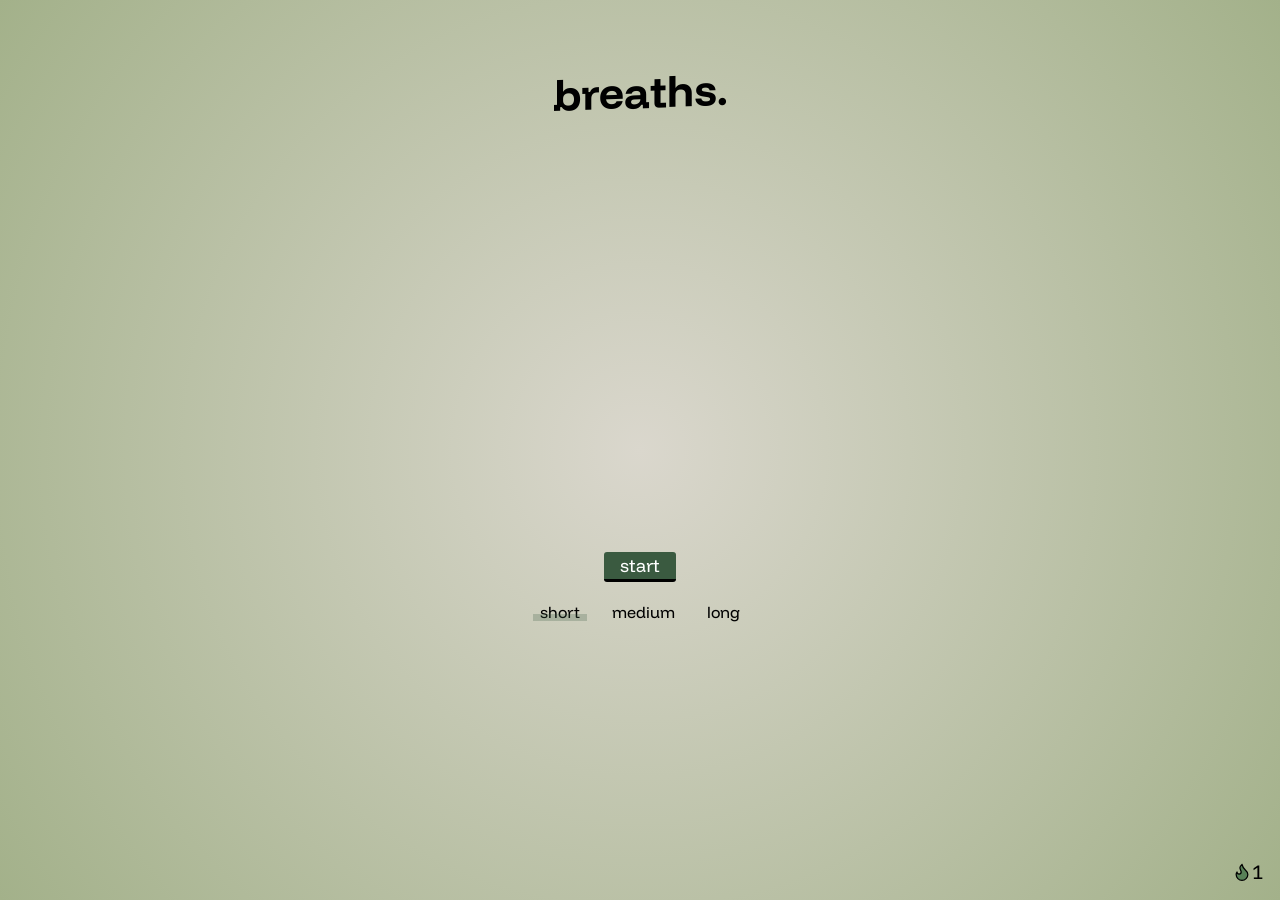
==== demos/breaths/index.html @ 61ebfaf5 "feat: add breaths demo" ====
<!doctype html>
<html lang="en">
  <head>
    <meta charset="UTF-8" />
    <meta name="viewport" content="width=device-width, initial-scale=1.0" />
    <link rel="icon" href="./favicon.ico" type="image/x-icon" />
    <link rel="apple-touch-icon" sizes="180x180" href="./apple-touch-icon.png" />
    <title>breaths</title>
    <script type="module" crossorigin src="./assets/index-Cx5zFy-l.js"></script>
    <link rel="stylesheet" crossorigin href="./assets/index-CSsl0BjP.css">
  </head>
  <body>
    <div id="root"></div>
  </body>
</html>
---- demos/breaths/assets/index-CSsl0BjP.css ----
.button{background:var(--color-hunter-green);color:var(--secondary-text-color);cursor:pointer;border:none;border-radius:3px;padding:.125rem 1rem;font-family:inherit}.icon-button{color:var(--primary-text-color)}.visibility-hidden{visibility:hidden}.display-none{display:none}@font-face{font-family:Funnel Display;src:url(./FunnelDisplay-VariableFont_wght-CYddJW1B.ttf)format("truetype");font-weight:100 900;font-style:normal;font-display:swap}:root{--fade-in--animation-duration:2s}.fade-in{animation:fade-in var(--fade-in--animation-duration) ease-out forwards}.fade-out{animation:fade-out var(--fade-in--animation-duration) ease-out forwards}.animation-duration-short{animation-duration:.25s}@keyframes fade-in{0%{opacity:0}to{opacity:1}}@keyframes fade-out{0%{opacity:1}to{opacity:0}}:root{--color-dust-grey:#dad7cd;--color-dry-sage:#a3b18a;--color-fern:#588157;--color-hunter-green:#3a5a40;--color-pine-teal:#344e41;--color-white:#fff;--color-black:#0000000;--primary-text-color:var(--color-black);--secondary-text-color:var(--color-white);--background-color:var(--color-dust-grey)}body{background:radial-gradient(circle, var(--color-dust-grey), var(--color-dry-sage));height:100dvh;margin:0;font-family:Funnel Display,sans-serif}main{flex-direction:column;justify-content:center;align-items:center;display:flex;position:absolute;top:50%;left:50%;transform:translate(-50%,-50%)}#breathing-duration-selector__wrapper{margin-top:20px}#breathing-box__wrapper{margin-bottom:1.5rem}:root{--minimum-size:175px;--maximum-size:250px}#breathing-box__wrapper{height:var(--maximum-size);width:var(--maximum-size);justify-content:center;align-items:center;display:flex}#breathing-box{animation-composition:add;background:radial-gradient(circle, var(--color-dust-grey), var(--color-fern));border-radius:50%;animation-name:breathing;animation-timing-function:ease-in-out;animation-direction:normal;animation-delay:0s;animation-fill-mode:forwards}@keyframes breathing{0%{height:var(--minimum-size);width:var(--minimum-size)}25%{height:var(--maximum-size);width:var(--maximum-size)}50%{height:var(--maximum-size);width:var(--maximum-size)}75%{height:var(--minimum-size);width:var(--minimum-size)}to{height:var(--minimum-size);width:var(--minimum-size)}}#breathing-instructions{text-align:center}.repeat-button__wrapper{margin-top:1rem}.repeat-button__wrapper button{cursor:pointer;background:0 0;border:none}#start-breathing-button{border-bottom:3px solid #000;font-size:1.125rem}#start-breathing-button:active{border-bottom:2px solid #000}#breathing-duration-selector__wrapper input{width:0;position:absolute}#breathing-duration-selector__wrapper input:focus{outline:none}#breathing-duration-selector__wrapper:has(input:focus-visible){outline:2px solid highlight}#breathing-duration-selector__wrapper label{cursor:pointer;padding:.125rem 1rem}#breathing-duration-selector__wrapper label.checked{position:relative}#breathing-duration-selector__wrapper label.checked:after{content:"";background:var(--color-hunter-green);opacity:.25;width:75%;height:7px;display:inline-block;position:absolute;bottom:3px;left:12.5%}#logo{margin-top:4rem;font-size:2.75rem;transform:skewY(-2deg)}header{justify-content:center;display:flex}#streak-counter{align-items:center;font-size:1.25rem;display:flex;position:absolute;bottom:1rem;right:1rem}#streak-counter svg{fill:var(--color-fern)}#streak-counter{font-size:1.25rem}#streak-counter svg{width:1.25rem;height:1.25rem}#streak-counter{overflow-y:hidden}#streak-counter #count.vanish{--streak-counter-count-vanish--animation-delay:var(--fade-in--animation-duration);animation:number-vanish .5s ease-out forwards var(--streak-counter-count-vanish--animation-delay)}#streak-counter #count.appear{animation:.75s ease-out forwards number-appear}@keyframes number-vanish{0%{transform:translateY(0)}to{transform:translateY(20px)}}@keyframes number-appear{0%{transform:translateY(-20px)}to{transform:translateY(0)}}
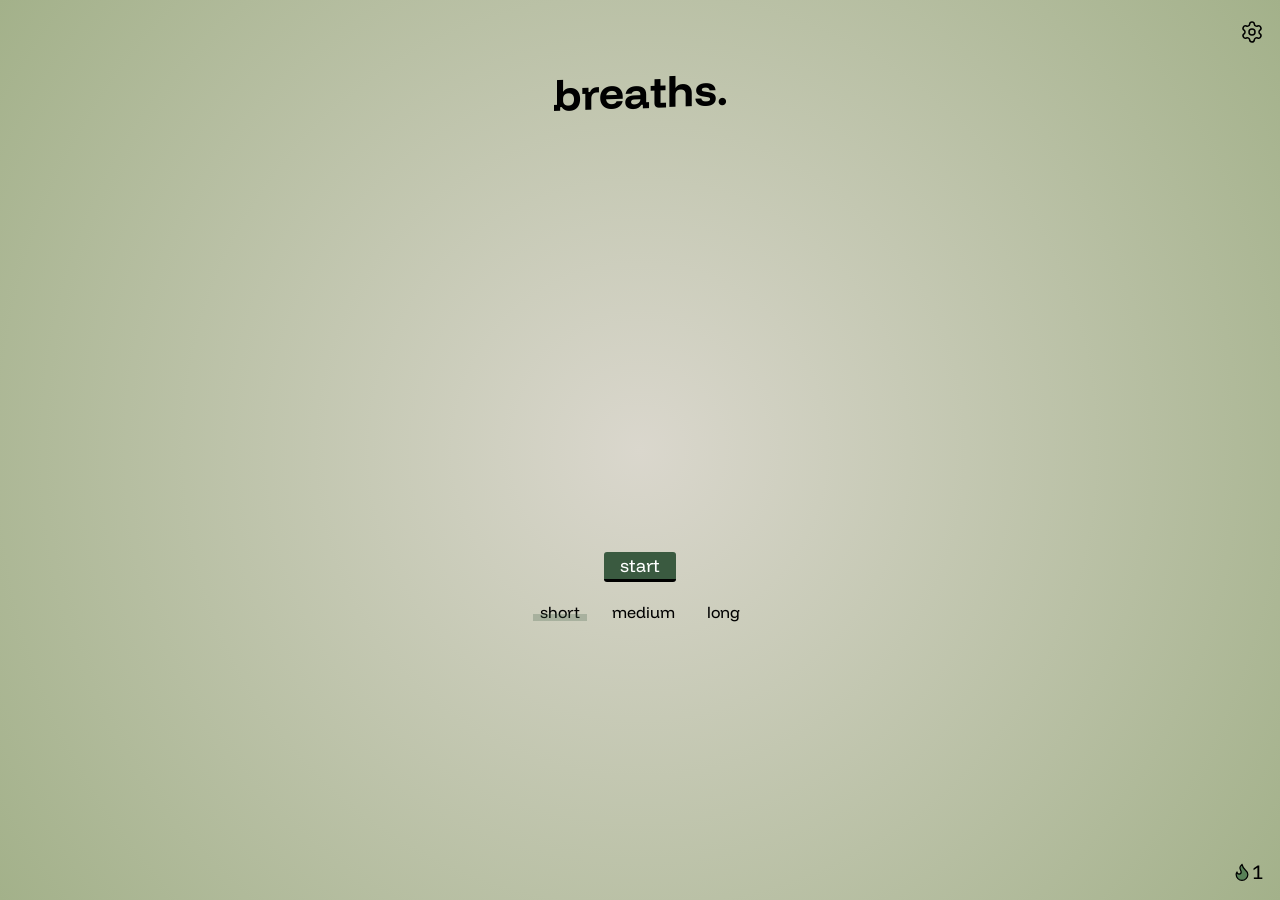
==== commit a8399234: "feat: update breaths demo" ====
--- a/demos/breaths/index.html
+++ b/demos/breaths/index.html
@@ -6,8 +6,8 @@
     <link rel="icon" href="./favicon.ico" type="image/x-icon" />
     <link rel="apple-touch-icon" sizes="180x180" href="./apple-touch-icon.png" />
     <title>breaths</title>
-    <script type="module" crossorigin src="./assets/index-Cx5zFy-l.js"></script>
-    <link rel="stylesheet" crossorigin href="./assets/index-CSsl0BjP.css">
+    <script type="module" crossorigin src="./assets/index-Bzq9AM-I.js"></script>
+    <link rel="stylesheet" crossorigin href="./assets/index-z0DZYXFg.css">
   </head>
   <body>
     <div id="root"></div>
--- a/demos/breaths/assets/index-z0DZYXFg.css
+++ b/demos/breaths/assets/index-z0DZYXFg.css
@@ -0,0 +1 @@
+.button,.icon-button{cursor:pointer}.button{background:var(--color-hunter-green);color:var(--secondary-text-color);border:none;border-radius:3px;padding:.125rem 1rem;font-family:inherit}.icon-button{color:var(--primary-text-color)}.visibility-hidden{visibility:hidden}.display-none{display:none}@font-face{font-family:Funnel Display;src:url(./FunnelDisplay-VariableFont_wght-CYddJW1B.ttf)format("truetype");font-weight:100 900;font-style:normal;font-display:swap}:root{--fade-in--animation-duration:2s}.fade-in{animation:fade-in var(--fade-in--animation-duration) ease-out forwards}.fade-out{animation:fade-out var(--fade-in--animation-duration) ease-out forwards}.animation-duration-short{animation-duration:.25s}@keyframes fade-in{0%{opacity:0}to{opacity:1}}@keyframes fade-out{0%{opacity:1}to{opacity:0}}:root{--color-dust-grey:#dad7cd;--color-dry-sage:#a3b18a;--color-fern:#588157;--color-hunter-green:#3a5a40;--color-pine-teal:#344e41;--color-white:#fff;--color-black:#0000000;--primary-text-color:var(--color-black);--secondary-text-color:var(--color-white);--background-color:var(--color-dust-grey)}body{background:radial-gradient(circle, var(--color-dust-grey), var(--color-dry-sage));height:100dvh;margin:0;font-family:Funnel Display,sans-serif}main{flex-direction:column;justify-content:center;align-items:center;display:flex;position:absolute;top:50%;left:50%;transform:translate(-50%,-50%)}#breathing-duration-selector__wrapper{margin-top:20px}#breathing-box__wrapper{margin-bottom:1.5rem}:root{--minimum-size:175px;--maximum-size:250px}#breathing-box__wrapper{height:var(--maximum-size);width:var(--maximum-size);justify-content:center;align-items:center;display:flex}#breathing-box{animation-composition:add;background:radial-gradient(circle, var(--color-dust-grey), var(--color-fern));border-radius:50%;animation-timing-function:ease-in-out;animation-direction:normal;animation-delay:0s;animation-fill-mode:forwards}@keyframes four-four-four-four__breathing{0%{height:var(--minimum-size);width:var(--minimum-size)}25%{height:var(--maximum-size);width:var(--maximum-size)}50%{height:var(--maximum-size);width:var(--maximum-size)}75%{height:var(--minimum-size);width:var(--minimum-size)}to{height:var(--minimum-size);width:var(--minimum-size)}}@keyframes four-seven-eight__breathing{0%{height:var(--minimum-size);width:var(--minimum-size)}21.05%{height:var(--maximum-size);width:var(--maximum-size)}57.89%{height:var(--maximum-size);width:var(--maximum-size)}to{height:var(--minimum-size);width:var(--minimum-size)}}#breathing-instructions{text-align:center}.repeat-button__wrapper{margin-top:1rem}.repeat-button__wrapper button{cursor:pointer;background:0 0;border:none}#start-breathing-button{border-bottom:3px solid #000;font-size:1.125rem}#start-breathing-button:active{border-bottom:2px solid #000}#breathing-duration-selector__wrapper input{width:0;position:absolute}#breathing-duration-selector__wrapper input:focus{outline:none}#breathing-duration-selector__wrapper:has(input:focus-visible){outline:2px solid highlight}#breathing-duration-selector__wrapper label{cursor:pointer;padding:.125rem 1rem}#breathing-duration-selector__wrapper label.checked{position:relative}#breathing-duration-selector__wrapper label.checked:after{content:"";background:var(--color-hunter-green);opacity:.25;width:75%;height:7px;display:inline-block;position:absolute;bottom:3px;left:12.5%}#logo{margin-top:4rem;font-size:2.75rem;transform:skewY(-2deg)}header{flex-direction:column;align-items:center;display:flex}#settings__wrapper{width:100%;position:relative}#settings{gap:.25rem;display:flex;position:absolute;top:1rem;right:1rem}#settings-icon{align-items:center;display:flex}#settings-icon.open{transition:transform .5s ease-out;transform:rotate(30deg)}#settings-icon.hidden{transition:transform .5s ease-out;transform:rotate(0)}#settings-content__wrapper{position:relative;overflow:hidden}#settings-content{transition:all .5s ease-out;position:relative}#settings-content.hidden{left:200px}#settings-content.open{left:0}#breathing-exercise-selector{background-color:var(--color-dust-grey);border-radius:5px;gap:.25rem;padding:.25rem;display:flex}#breathing-exercise-selector div{opacity:.25;cursor:pointer;background-color:#fff;border-radius:5px;padding:.125rem .75rem}#breathing-exercise-selector div.active{opacity:1;background-color:var(--color-hunter-green);color:var(--secondary-text-color)}#streak-counter{align-items:center;font-size:1.25rem;display:flex;position:absolute;bottom:1rem;right:1rem}#streak-counter svg{fill:var(--color-fern)}#streak-counter{font-size:1.25rem}#streak-counter svg{width:1.25rem;height:1.25rem}#streak-counter{overflow-y:hidden}#streak-counter #count.vanish{--streak-counter-count-vanish--animation-delay:var(--fade-in--animation-duration);animation:number-vanish .5s ease-out forwards var(--streak-counter-count-vanish--animation-delay)}#streak-counter #count.appear{animation:.75s ease-out forwards number-appear}@keyframes number-vanish{0%{transform:translateY(0)}to{transform:translateY(20px)}}@keyframes number-appear{0%{transform:translateY(-20px)}to{transform:translateY(0)}}
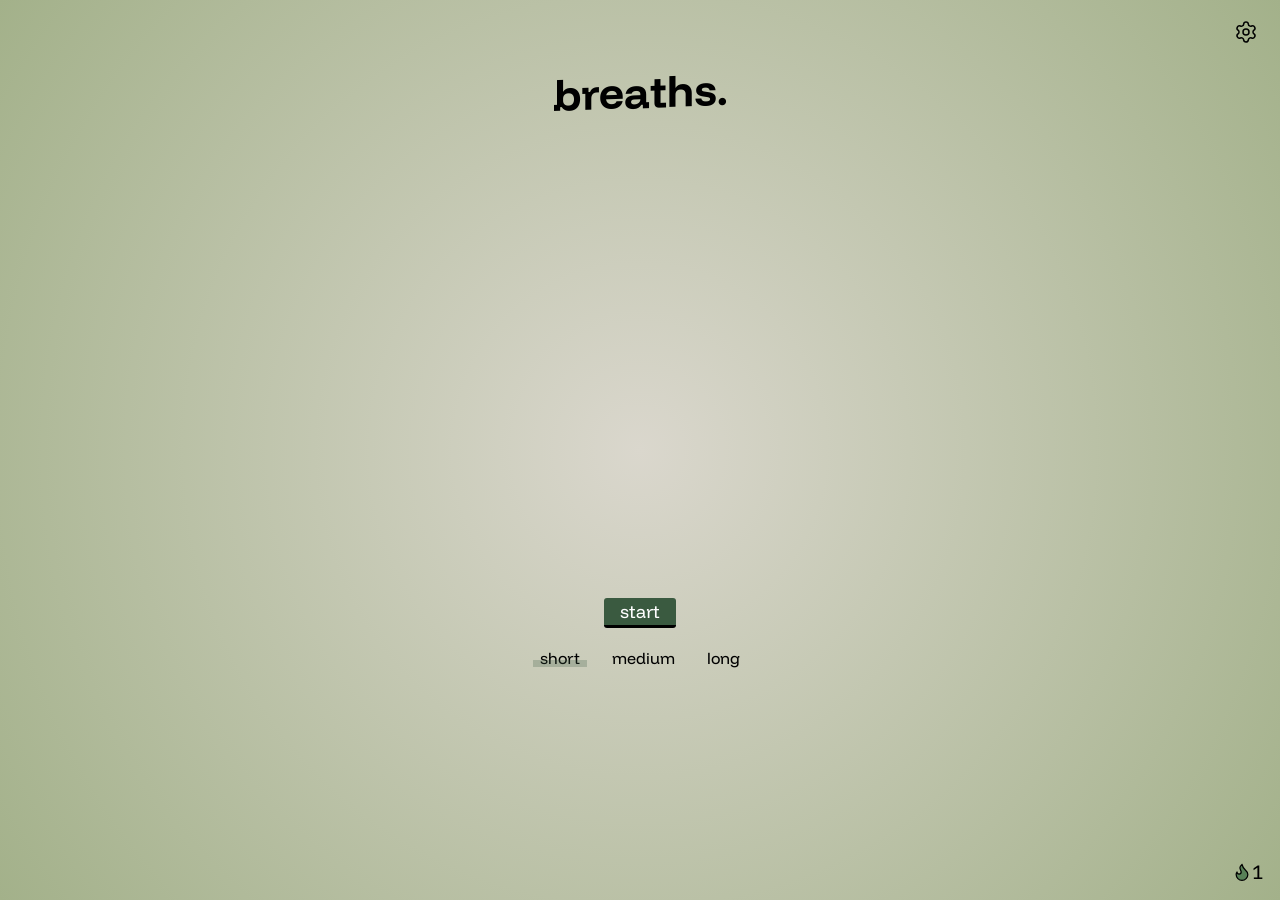
==== commit 2f32568e: "feat: update breaths demo" ====
--- a/demos/breaths/index.html
+++ b/demos/breaths/index.html
@@ -6,8 +6,8 @@
     <link rel="icon" href="./favicon.ico" type="image/x-icon" />
     <link rel="apple-touch-icon" sizes="180x180" href="./apple-touch-icon.png" />
     <title>breaths</title>
-    <script type="module" crossorigin src="./assets/index-Bzq9AM-I.js"></script>
-    <link rel="stylesheet" crossorigin href="./assets/index-z0DZYXFg.css">
+    <script type="module" crossorigin src="./assets/index-Cpau54LC.js"></script>
+    <link rel="stylesheet" crossorigin href="./assets/index-C8Wp1sgv.css">
   </head>
   <body>
     <div id="root"></div>
--- a/demos/breaths/assets/index-C8Wp1sgv.css
+++ b/demos/breaths/assets/index-C8Wp1sgv.css
@@ -0,0 +1 @@
+.button,.icon-button{cursor:pointer;background:0 0;border:none}.button{background:var(--color-hunter-green);color:var(--secondary-text-color);border-radius:3px;padding:.125rem 1rem;font-family:inherit}.icon-button{color:var(--primary-text-color)}.visibility-hidden{visibility:hidden}.display-none{display:none}@font-face{font-family:Funnel Display;src:url(./FunnelDisplay-VariableFont_wght-CYddJW1B.ttf)format("truetype");font-weight:100 900;font-style:normal;font-display:swap}:root{--fade-in--animation-duration:2s}.fade-in{animation:fade-in var(--fade-in--animation-duration) ease-out forwards}.fade-out{animation:fade-out var(--fade-in--animation-duration) ease-out forwards}.animation-duration-short{animation-duration:.25s}@keyframes fade-in{0%{opacity:0}to{opacity:1}}@keyframes fade-out{0%{opacity:1}to{opacity:0}}:root{--color-dust-grey:#dad7cd;--color-dry-sage:#a3b18a;--color-fern:#588157;--color-hunter-green:#3a5a40;--color-pine-teal:#344e41;--color-white:#fff;--color-black:#0000000;--primary-text-color:var(--color-black);--secondary-text-color:var(--color-white);--background-color:var(--color-dust-grey)}body{background:radial-gradient(circle, var(--color-dust-grey), var(--color-dry-sage));height:100dvh;margin:0}#root{flex-direction:column;height:100%;display:flex}main{flex-grow:1}body{font-family:Funnel Display,sans-serif}main{flex-direction:column;justify-content:center;align-items:center;display:flex}#breathing-duration-selector__wrapper{margin-top:20px}#breathing-box__wrapper{margin-bottom:1.5rem}:root{--minimum-size:175px;--maximum-size:250px}#breathing-box__wrapper{height:var(--maximum-size);width:var(--maximum-size);justify-content:center;align-items:center;display:flex}#breathing-box{animation-composition:add;background:radial-gradient(circle, var(--color-dust-grey), var(--color-fern));border-radius:50%;animation-timing-function:ease-in-out;animation-direction:normal;animation-delay:0s;animation-fill-mode:forwards}@keyframes four-four-four-four__breathing{0%{height:var(--minimum-size);width:var(--minimum-size)}25%{height:var(--maximum-size);width:var(--maximum-size)}50%{height:var(--maximum-size);width:var(--maximum-size)}75%{height:var(--minimum-size);width:var(--minimum-size)}to{height:var(--minimum-size);width:var(--minimum-size)}}@keyframes four-seven-eight__breathing{0%{height:var(--minimum-size);width:var(--minimum-size)}21.05%{height:var(--maximum-size);width:var(--maximum-size)}57.89%{height:var(--maximum-size);width:var(--maximum-size)}to{height:var(--minimum-size);width:var(--minimum-size)}}#breathing-instructions{text-align:center}.repeat-button__wrapper{margin-top:1rem}.repeat-button__wrapper button{cursor:pointer;background:0 0;border:none}#start-breathing-button{border-bottom:3px solid #000;font-size:1.125rem}#start-breathing-button:active{border-bottom:2px solid #000}#breathing-duration-selector__wrapper input{width:0;position:absolute}#breathing-duration-selector__wrapper input:focus{outline:none}#breathing-duration-selector__wrapper:has(input:focus-visible){outline:2px solid highlight}#breathing-duration-selector__wrapper label{cursor:pointer;padding:.125rem 1rem}#breathing-duration-selector__wrapper label.checked{position:relative}#breathing-duration-selector__wrapper label.checked:after{content:"";background:var(--color-hunter-green);opacity:.25;width:75%;height:7px;display:inline-block;position:absolute;bottom:3px;left:12.5%}#logo{margin-top:4rem;font-size:2.75rem;transform:skewY(-2deg)}header{flex-direction:column;align-items:center;display:flex}#settings__wrapper{width:100%;position:relative}#settings{gap:.25rem;display:flex;position:absolute;top:1rem;right:1rem}#settings-icon__wrapper{align-items:center;display:flex}#settings-icon.open{transition:transform .5s ease-out;transform:rotate(-30deg)}#settings-icon.hidden{transition:transform .5s ease-out;transform:rotate(0)}#settings-content__wrapper{position:relative;overflow:hidden}#settings-content{transition:all .5s ease-out;position:relative}#settings-content.hidden{left:200px}#settings-content.open{left:0}#breathing-exercise-selector{background-color:var(--color-dust-grey);border-radius:5px;gap:.25rem;padding:.25rem;display:flex}#breathing-exercise-selector div{opacity:.25;cursor:pointer;background-color:#fff;border-radius:5px;padding:.125rem .75rem}#breathing-exercise-selector div.active{opacity:1;background-color:var(--color-hunter-green);color:var(--secondary-text-color)}footer{justify-content:flex-end;padding:1rem;display:flex}#streak-counter{align-items:center;font-size:1.25rem;display:flex}#streak-counter svg{fill:var(--color-fern)}#streak-counter{font-size:1.25rem}#streak-counter svg{width:1.25rem;height:1.25rem}#streak-counter{overflow-y:hidden}#streak-counter #count.vanish{--streak-counter-count-vanish--animation-delay:var(--fade-in--animation-duration);animation:number-vanish .5s ease-out forwards var(--streak-counter-count-vanish--animation-delay)}#streak-counter #count.appear{animation:.75s ease-out forwards number-appear}@keyframes number-vanish{0%{transform:translateY(0)}to{transform:translateY(20px)}}@keyframes number-appear{0%{transform:translateY(-20px)}to{transform:translateY(0)}}
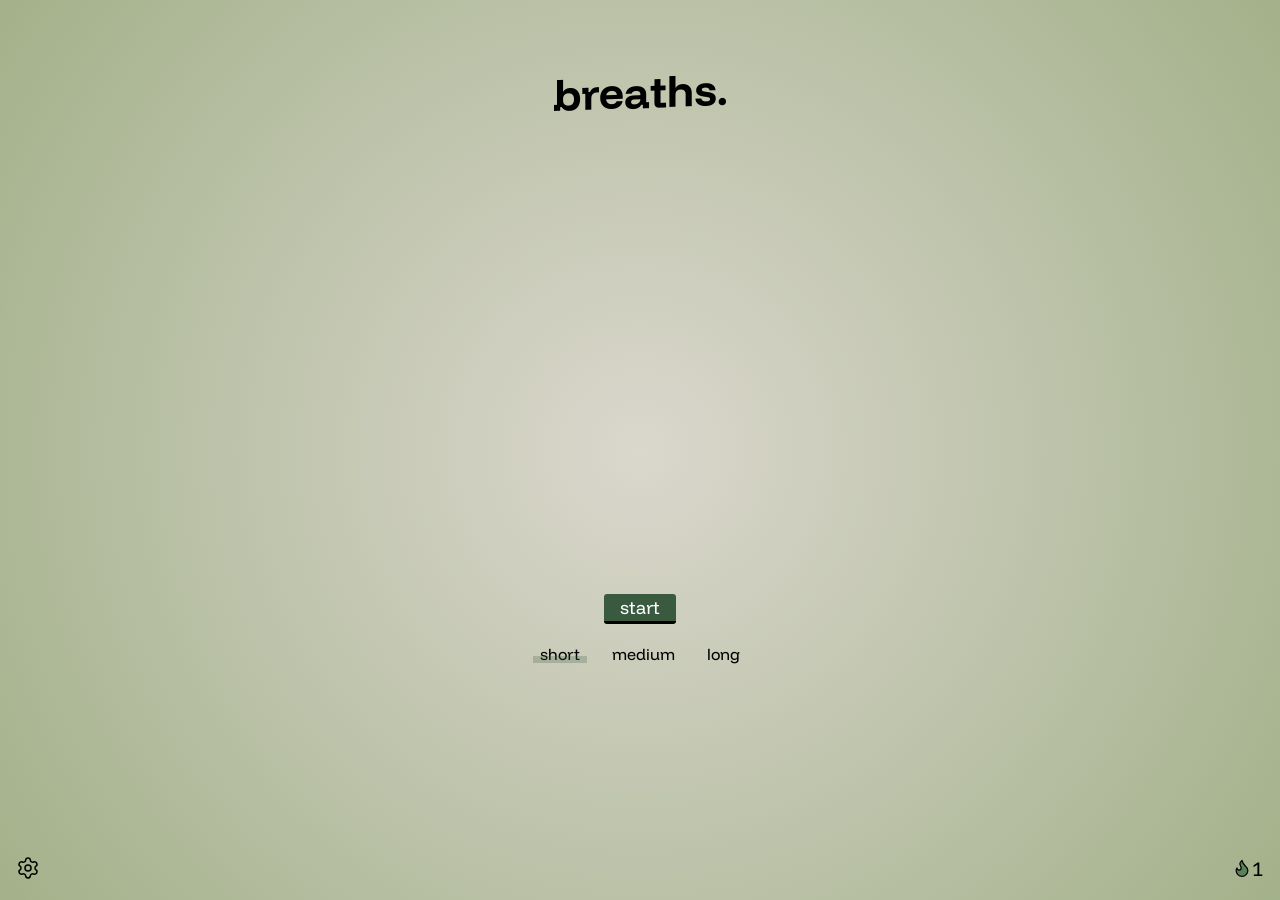
==== commit 7bb146b4: "feat: update breaths demo" ====
--- a/demos/breaths/index.html
+++ b/demos/breaths/index.html
@@ -6,8 +6,8 @@
     <link rel="icon" href="./favicon.ico" type="image/x-icon" />
     <link rel="apple-touch-icon" sizes="180x180" href="./apple-touch-icon.png" />
     <title>breaths</title>
-    <script type="module" crossorigin src="./assets/index-Cpau54LC.js"></script>
-    <link rel="stylesheet" crossorigin href="./assets/index-C8Wp1sgv.css">
+    <script type="module" crossorigin src="./assets/index-BhH2w2y5.js"></script>
+    <link rel="stylesheet" crossorigin href="./assets/index-IXClMfRI.css">
   </head>
   <body>
     <div id="root"></div>
--- a/demos/breaths/assets/index-IXClMfRI.css
+++ b/demos/breaths/assets/index-IXClMfRI.css
@@ -0,0 +1 @@
+.button,.icon-button{cursor:pointer;background:0 0;border:none}.button{background:var(--color-hunter-green);color:var(--secondary-text-color);border-radius:3px;padding:.125rem 1rem;font-family:inherit}.icon-button{color:var(--primary-text-color)}.visibility-hidden{visibility:hidden}.display-none{display:none}@font-face{font-family:Funnel Display;src:url(./FunnelDisplay-VariableFont_wght-CYddJW1B.ttf)format("truetype");font-weight:100 900;font-style:normal;font-display:swap}:root{--fade-in--animation-duration:2s}.fade-in{animation:fade-in var(--fade-in--animation-duration) ease-out forwards}.fade-out{animation:fade-out var(--fade-in--animation-duration) ease-out forwards}.animation-duration-short{animation-duration:.25s}@keyframes fade-in{0%{opacity:0}to{opacity:1}}@keyframes fade-out{0%{opacity:1}to{opacity:0}}:root{--color-dust-grey:#dad7cd;--color-dry-sage:#a3b18a;--color-fern:#588157;--color-hunter-green:#3a5a40;--color-pine-teal:#344e41;--color-white:#fff;--color-black:#0000000;--primary-text-color:var(--color-black);--secondary-text-color:var(--color-white);--background-color:var(--color-dust-grey)}body{background:radial-gradient(circle, var(--color-dust-grey), var(--color-dry-sage));height:100dvh;margin:0}#root{flex-direction:column;height:100%;display:flex}main{flex-grow:1}body{font-family:Funnel Display,sans-serif}main{flex-direction:column;justify-content:center;align-items:center;display:flex}#breathing-duration-selector__wrapper{margin-top:20px}#breathing-box__wrapper{margin-bottom:1.5rem}:root{--minimum-size:175px;--maximum-size:250px}#breathing-box__wrapper{height:var(--maximum-size);width:var(--maximum-size);justify-content:center;align-items:center;display:flex}#breathing-box{animation-composition:add;background:radial-gradient(circle, var(--color-dust-grey), var(--color-fern));border-radius:50%;transition:transform .5s ease-in-out;animation-timing-function:ease-in-out;animation-direction:normal;animation-delay:0s;animation-fill-mode:forwards}#breathing-box.inactive:hover{transform:scale(1.1)}@keyframes four-four-four-four__breathing{0%{height:var(--minimum-size);width:var(--minimum-size)}25%{height:var(--maximum-size);width:var(--maximum-size)}50%{height:var(--maximum-size);width:var(--maximum-size)}75%{height:var(--minimum-size);width:var(--minimum-size)}to{height:var(--minimum-size);width:var(--minimum-size)}}@keyframes four-seven-eight__breathing{0%{height:var(--minimum-size);width:var(--minimum-size)}21.05%{height:var(--maximum-size);width:var(--maximum-size)}57.89%{height:var(--maximum-size);width:var(--maximum-size)}to{height:var(--minimum-size);width:var(--minimum-size)}}#breathing-instructions{text-align:center}.repeat-button__wrapper{margin-top:1rem}.repeat-button__wrapper button{cursor:pointer;background:0 0;border:none}#start-breathing-button{border-bottom:3px solid #000;font-size:1.125rem}#start-breathing-button:active{border-bottom:2px solid #000}#breathing-duration-selector__wrapper input{width:0;position:absolute}#breathing-duration-selector__wrapper input:focus{outline:none}#breathing-duration-selector__wrapper:has(input:focus-visible){outline:2px solid highlight}#breathing-duration-selector__wrapper label{cursor:pointer;padding:.125rem 1rem}#breathing-duration-selector__wrapper label.checked{position:relative}#breathing-duration-selector__wrapper label.checked:after{content:"";background:var(--color-hunter-green);opacity:.25;width:75%;height:7px;display:inline-block;position:absolute;bottom:3px;left:12.5%}#logo{margin-top:4rem;font-size:2.75rem;transform:skewY(-2deg)}header{flex-direction:column;align-items:center;display:flex}footer{justify-content:space-between;padding:1rem;display:flex}#streak-counter{align-items:center;font-size:1.25rem;display:flex}#streak-counter svg{fill:var(--color-fern)}#streak-counter{font-size:1.25rem}#streak-counter svg{width:1.25rem;height:1.25rem}#streak-counter{overflow-y:hidden}#streak-counter #count.vanish{--streak-counter-count-vanish--animation-delay:var(--fade-in--animation-duration);animation:number-vanish .5s ease-out forwards var(--streak-counter-count-vanish--animation-delay)}#streak-counter #count.appear{animation:.75s ease-out forwards number-appear}@keyframes number-vanish{0%{transform:translateY(0)}to{transform:translateY(20px)}}@keyframes number-appear{0%{transform:translateY(-20px)}to{transform:translateY(0)}}#settings{gap:.25rem;display:flex}#settings-icon__wrapper{align-items:center;padding:0;display:flex}#settings-icon.open{transition:transform .5s ease-out;transform:rotate(30deg)}#settings-icon.hidden{transition:transform .5s ease-out;transform:rotate(0)}#settings-content__wrapper{position:relative;overflow:hidden}#settings-content{transition:all .5s ease-out;position:relative}#settings-content.hidden{right:200px}#settings-content.open{right:0}#breathing-exercise-selector{background-color:var(--color-dust-grey);border-radius:5px;gap:.25rem;padding:.25rem;display:flex}#breathing-exercise-selector div{opacity:.25;cursor:pointer;background-color:#fff;border-radius:5px;padding:.125rem .75rem}#breathing-exercise-selector div.active{opacity:1;background-color:var(--color-hunter-green);color:var(--secondary-text-color)}
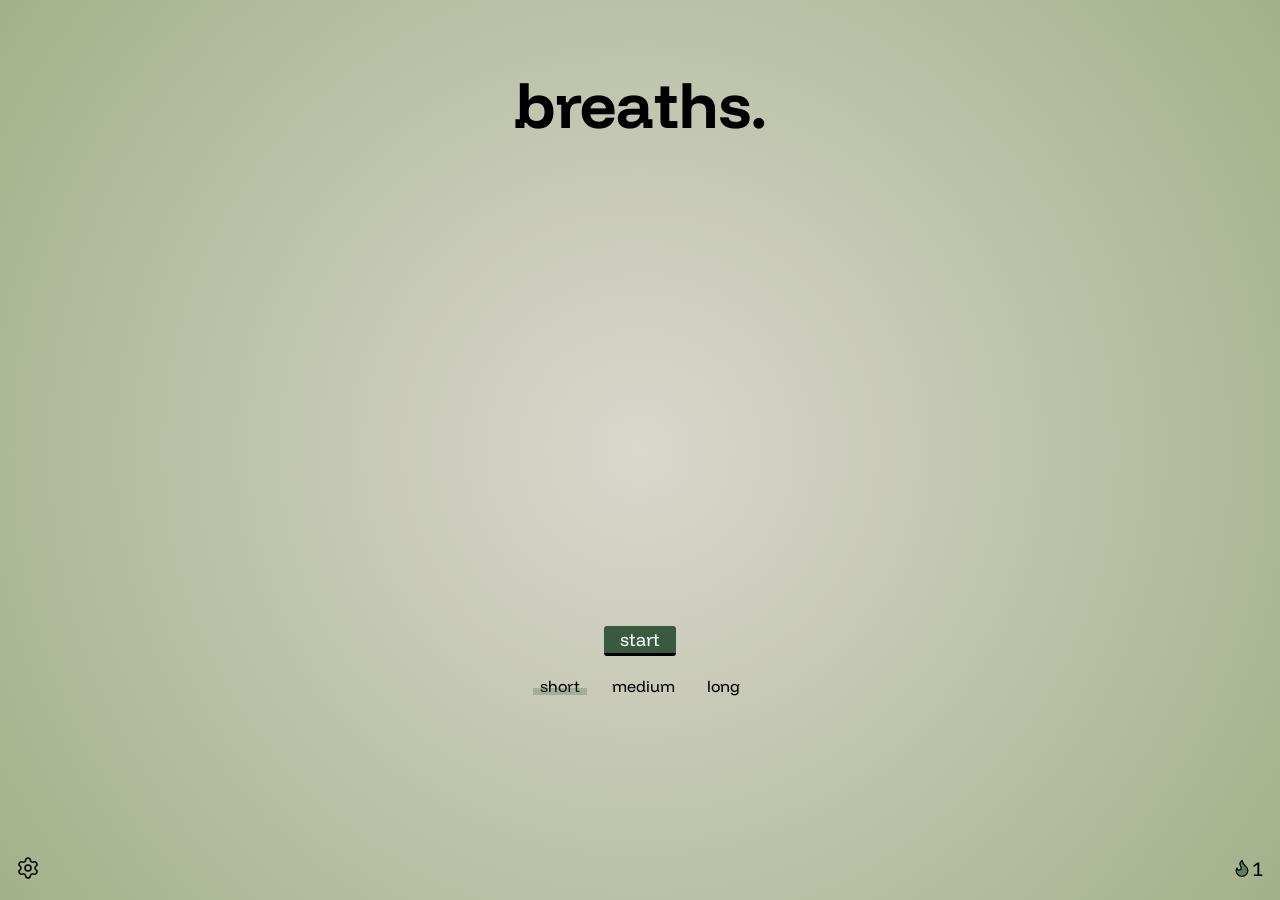
==== commit f84a603f: "feat: update breaths demo" ====
--- a/demos/breaths/index.html
+++ b/demos/breaths/index.html
@@ -6,8 +6,8 @@
     <link rel="icon" href="./favicon.ico" type="image/x-icon" />
     <link rel="apple-touch-icon" sizes="180x180" href="./apple-touch-icon.png" />
     <title>breaths</title>
-    <script type="module" crossorigin src="./assets/index-BhH2w2y5.js"></script>
-    <link rel="stylesheet" crossorigin href="./assets/index-IXClMfRI.css">
+    <script type="module" crossorigin src="./assets/index-OFZIUA-t.js"></script>
+    <link rel="stylesheet" crossorigin href="./assets/index-1LEVxskF.css">
   </head>
   <body>
     <div id="root"></div>
--- a/demos/breaths/assets/index-1LEVxskF.css
+++ b/demos/breaths/assets/index-1LEVxskF.css
@@ -0,0 +1 @@
+.button,.icon-button{cursor:pointer;background:0 0;border:none}.button{background:var(--color-hunter-green);color:var(--secondary-text-color);border-radius:3px;padding:.125rem 1rem;font-family:inherit}.icon-button{color:var(--primary-text-color)}.visibility-hidden{visibility:hidden}.display-none{display:none}@font-face{font-family:Funnel Display;src:url(./FunnelDisplay-VariableFont_wght-CYddJW1B.ttf)format("truetype");font-weight:100 900;font-style:normal;font-display:swap}:root{--fade-in--animation-duration:2s}.fade-in{animation:fade-in var(--fade-in--animation-duration) ease-out forwards}.fade-out{animation:fade-out var(--fade-in--animation-duration) ease-out forwards}.animation-duration-short{animation-duration:.25s}@keyframes fade-in{0%{opacity:0}to{opacity:1}}@keyframes fade-out{0%{opacity:1}to{opacity:0}}:root{--color-dust-grey:#dad7cd;--color-dry-sage:#a3b18a;--color-fern:#588157;--color-hunter-green:#3a5a40;--color-pine-teal:#344e41;--color-white:#fff;--color-black:#0000000;--primary-text-color:var(--color-black);--secondary-text-color:var(--color-white);--background-color:var(--color-dust-grey)}body{background:radial-gradient(circle, var(--color-dust-grey), var(--color-dry-sage));height:100dvh;margin:0}#root{flex-direction:column;height:100%;display:flex}main{flex-grow:1}body{font-family:Funnel Display,sans-serif}main{flex-direction:column;justify-content:center;align-items:center;display:flex}#breathing-duration-selector__wrapper{margin-top:20px}#breathing-box__wrapper{margin-bottom:1.5rem}:root{--minimum-size:200px;--maximum-size:275px}#breathing-box__wrapper{height:var(--maximum-size);width:var(--maximum-size);justify-content:center;align-items:center;display:flex}#breathing-box{animation-composition:add;background:radial-gradient(circle, var(--color-dust-grey), var(--color-fern));border-radius:50%;transition:transform .5s ease-in-out;animation-timing-function:ease-in-out;animation-direction:normal;animation-delay:0s;animation-fill-mode:forwards;box-shadow:0 0 100px #0000004d}#breathing-box.inactive:hover{transform:scale(1.1)}#breathing-box{position:relative}#breathing-box:after{content:"";z-index:-1;border:2px solid var(--color-fern);box-sizing:border-box;border-radius:50%;width:99%;height:99%;animation-name:ripple;animation-duration:3s;animation-timing-function:cubic-bezier(.65,0,.35,1);animation-iteration-count:infinite;display:block;position:absolute;top:.5%;left:.5%}#breathing-box.active:after{animation-iteration-count:1;animation-fill-mode:forwards}@keyframes ripple{0%{opacity:.5;transform:scale(1)}to{opacity:0;transform:scale(1.4)}}@keyframes four-four-four-four__breathing{0%{height:var(--minimum-size);width:var(--minimum-size)}25%{height:var(--maximum-size);width:var(--maximum-size)}50%{height:var(--maximum-size);width:var(--maximum-size)}75%{height:var(--minimum-size);width:var(--minimum-size)}to{height:var(--minimum-size);width:var(--minimum-size)}}@keyframes four-seven-eight__breathing{0%{height:var(--minimum-size);width:var(--minimum-size)}21.05%{height:var(--maximum-size);width:var(--maximum-size)}57.89%{height:var(--maximum-size);width:var(--maximum-size)}to{height:var(--minimum-size);width:var(--minimum-size)}}#breathing-instructions{text-align:center}.repeat-button__wrapper{margin-top:1rem}.repeat-button__wrapper button{cursor:pointer;background:0 0;border:none}#start-breathing-button{border-bottom:3px solid #000;font-size:1.125rem}#start-breathing-button:active{border-bottom:2px solid #000}#breathing-duration-selector__wrapper input{width:0;position:absolute}#breathing-duration-selector__wrapper input:focus{outline:none}#breathing-duration-selector__wrapper:has(input:focus-visible){outline:2px solid highlight}#breathing-duration-selector__wrapper label{cursor:pointer;padding:.125rem 1rem}#breathing-duration-selector__wrapper label.checked{position:relative}#breathing-duration-selector__wrapper label.checked:after{content:"";background:var(--color-hunter-green);opacity:.25;width:75%;height:7px;display:inline-block;position:absolute;bottom:3px;left:12.5%}#logo{margin-top:4rem;font-size:4rem}header{flex-direction:column;align-items:center;display:flex}footer{justify-content:space-between;padding:1rem;display:flex}#streak-counter{align-items:center;font-size:1.25rem;display:flex}#streak-counter svg{fill:var(--color-fern)}#streak-counter{font-size:1.25rem}#streak-counter svg{width:1.25rem;height:1.25rem}#streak-counter{overflow-y:hidden}#streak-counter #count.vanish{--streak-counter-count-vanish--animation-delay:var(--fade-in--animation-duration);animation:number-vanish .5s ease-out forwards var(--streak-counter-count-vanish--animation-delay)}#streak-counter #count.appear{animation:.75s ease-out forwards number-appear}@keyframes number-vanish{0%{transform:translateY(0)}to{transform:translateY(20px)}}@keyframes number-appear{0%{transform:translateY(-20px)}to{transform:translateY(0)}}#settings{gap:.25rem;display:flex}#settings-icon__wrapper{align-items:center;padding:0;display:flex}#settings-icon.open{transition:transform .5s ease-out;transform:rotate(30deg)}#settings-icon.hidden{transition:transform .5s ease-out;transform:rotate(0)}#settings-content__wrapper{position:relative;overflow:hidden}#settings-content{transition:all .5s ease-out;position:relative}#settings-content.hidden{right:200px}#settings-content.open{right:0}#breathing-exercise-selector{background-color:var(--color-dust-grey);border-radius:5px;gap:.25rem;padding:.25rem;display:flex}#breathing-exercise-selector div{opacity:.25;cursor:pointer;background-color:#fff;border-radius:5px;padding:.125rem .75rem}#breathing-exercise-selector div.active{opacity:1;background-color:var(--color-hunter-green);color:var(--secondary-text-color)}
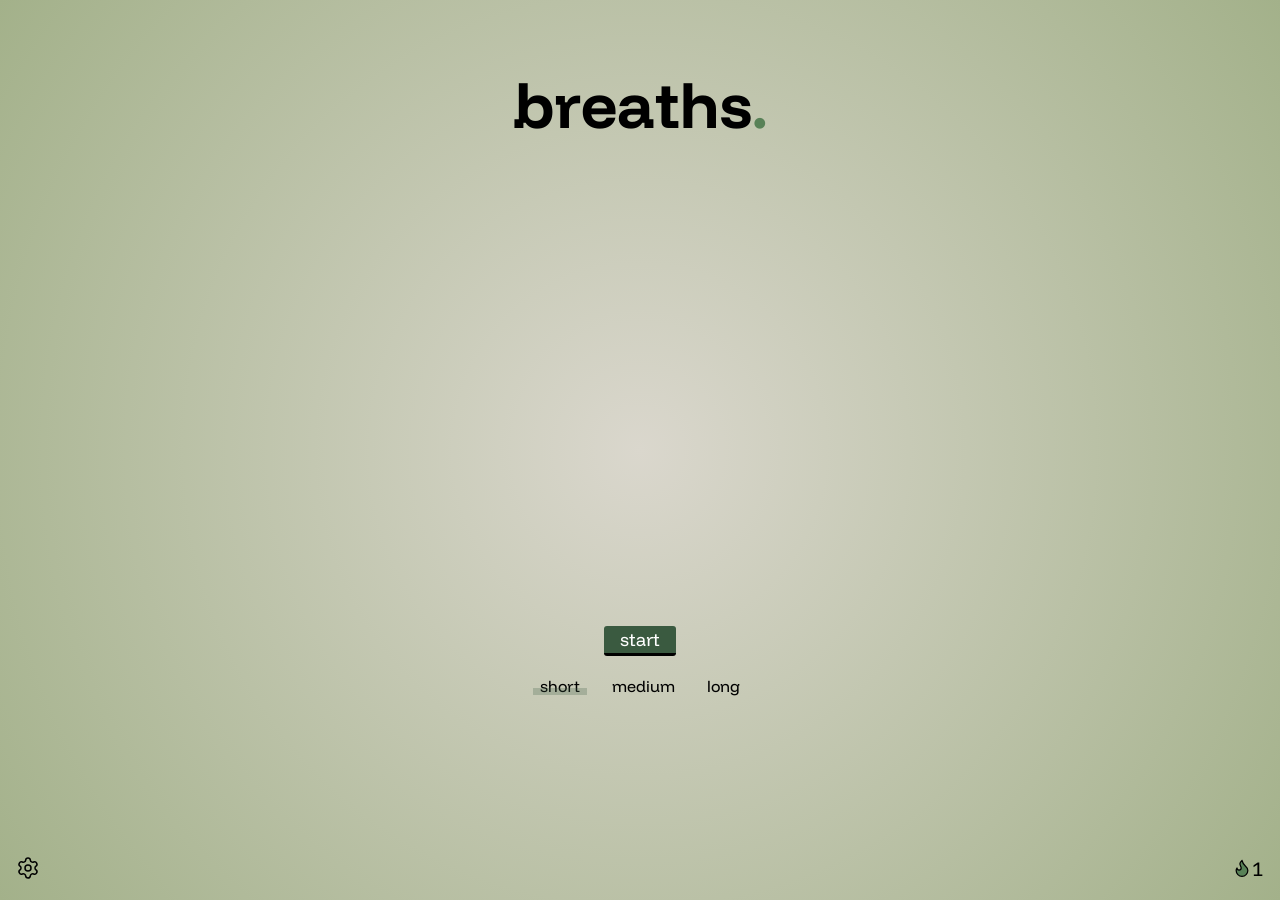
==== commit 4efd91f4: "feat: update breaths demo" ====
--- a/demos/breaths/index.html
+++ b/demos/breaths/index.html
@@ -6,8 +6,8 @@
     <link rel="icon" href="./favicon.ico" type="image/x-icon" />
     <link rel="apple-touch-icon" sizes="180x180" href="./apple-touch-icon.png" />
     <title>breaths</title>
-    <script type="module" crossorigin src="./assets/index-OFZIUA-t.js"></script>
-    <link rel="stylesheet" crossorigin href="./assets/index-1LEVxskF.css">
+    <script type="module" crossorigin src="./assets/index-AWIdE3c3.js"></script>
+    <link rel="stylesheet" crossorigin href="./assets/index-D_RdP1xd.css">
   </head>
   <body>
     <div id="root"></div>
--- a/demos/breaths/assets/index-D_RdP1xd.css
+++ b/demos/breaths/assets/index-D_RdP1xd.css
@@ -0,0 +1 @@
+.button,.icon-button{cursor:pointer;background:0 0;border:none}.button{background:var(--color-hunter-green);color:var(--secondary-text-color);border-radius:3px;padding:.125rem 1rem;font-family:inherit}.icon-button{color:var(--primary-text-color)}.visibility-hidden{visibility:hidden}.display-none{display:none}@font-face{font-family:Funnel Display;src:url(./FunnelDisplay-VariableFont_wght-CYddJW1B.ttf)format("truetype");font-weight:100 900;font-style:normal;font-display:swap}:root{--fade-in--animation-duration:2s}.fade-in{animation:fade-in var(--fade-in--animation-duration) ease-out forwards}.fade-out{animation:fade-out var(--fade-in--animation-duration) ease-out forwards}.animation-duration-short{animation-duration:.25s}@keyframes fade-in{0%{opacity:0}to{opacity:1}}@keyframes fade-out{0%{opacity:1}to{opacity:0}}:root{--color-dust-grey:#dad7cd;--color-dry-sage:#a3b18a;--color-fern:#588157;--color-hunter-green:#3a5a40;--color-pine-teal:#344e41;--color-white:#fff;--color-black:#0000000;--primary-text-color:var(--color-black);--secondary-text-color:var(--color-white);--background-color:var(--color-dust-grey)}body{background:radial-gradient(circle, var(--color-dust-grey), var(--color-dry-sage));height:100dvh;margin:0}#root{flex-direction:column;height:100%;display:flex}main{flex-grow:1}body{font-family:Funnel Display,sans-serif}main{flex-direction:column;justify-content:center;align-items:center;display:flex}#breathing-duration-selector__wrapper{margin-top:20px}#breathing-box__wrapper{margin-bottom:1.5rem}:root{--minimum-size:200px;--maximum-size:275px}#breathing-box__wrapper{height:var(--maximum-size);width:var(--maximum-size);justify-content:center;align-items:center;display:flex}#breathing-box{animation-composition:add;background:radial-gradient(circle, var(--color-dust-grey), var(--color-fern));border-radius:50%;transition:transform .5s ease-in-out;animation-timing-function:ease-in-out;animation-direction:normal;animation-delay:0s;animation-fill-mode:forwards;box-shadow:0 0 100px #0000004d}#breathing-box.inactive:hover{transform:scale(1.1)}#breathing-box{position:relative}#breathing-box:after{content:"";z-index:-1;border:2px solid var(--color-fern);box-sizing:border-box;border-radius:50%;width:99%;height:99%;animation-name:ripple;animation-duration:3s;animation-timing-function:cubic-bezier(.65,0,.35,1);animation-iteration-count:infinite;display:block;position:absolute;top:.5%;left:.5%}#breathing-box.active:after{animation-iteration-count:1;animation-fill-mode:forwards}@keyframes ripple{0%{opacity:.5;transform:scale(1)}to{opacity:0;transform:scale(1.4)}}@keyframes four-four-four-four__breathing{0%{height:var(--minimum-size);width:var(--minimum-size)}25%{height:var(--maximum-size);width:var(--maximum-size)}50%{height:var(--maximum-size);width:var(--maximum-size)}75%{height:var(--minimum-size);width:var(--minimum-size)}to{height:var(--minimum-size);width:var(--minimum-size)}}@keyframes four-seven-eight__breathing{0%{height:var(--minimum-size);width:var(--minimum-size)}21.05%{height:var(--maximum-size);width:var(--maximum-size)}57.89%{height:var(--maximum-size);width:var(--maximum-size)}to{height:var(--minimum-size);width:var(--minimum-size)}}#breathing-instructions{text-align:center}.repeat-button__wrapper{margin-top:1rem}.repeat-button__wrapper button{cursor:pointer;background:0 0;border:none}#start-breathing-button{border-bottom:3px solid #000;font-size:1.125rem}#start-breathing-button:active{border-bottom:2px solid #000}#breathing-duration-selector__wrapper input{width:0;position:absolute}#breathing-duration-selector__wrapper input:focus{outline:none}#breathing-duration-selector__wrapper:has(input:focus-visible){outline:2px solid highlight}#breathing-duration-selector__wrapper label{cursor:pointer;padding:.125rem 1rem}#breathing-duration-selector__wrapper label.checked{position:relative}#breathing-duration-selector__wrapper label.checked:after{content:"";background:var(--color-hunter-green);opacity:.25;width:75%;height:7px;display:inline-block;position:absolute;bottom:3px;left:12.5%}#logo{margin-top:4rem;font-size:4rem}#logo span:last-child{color:var(--color-fern)}#logo span{animation-name:bump;animation-duration:.4s;animation-timing-function:ease-in;animation-iteration-count:2;animation-direction:alternate;display:inline-block}@keyframes bump{0%{transform:translateY(0)}to{transform:translateY(5px)}}header{flex-direction:column;align-items:center;display:flex}footer{justify-content:space-between;padding:1rem;display:flex}#streak-counter{align-items:center;font-size:1.25rem;display:flex}#streak-counter svg{fill:var(--color-fern)}#streak-counter{font-size:1.25rem}#streak-counter svg{width:1.25rem;height:1.25rem}#streak-counter{overflow-y:hidden}#streak-counter #count.vanish{--streak-counter-count-vanish--animation-delay:var(--fade-in--animation-duration);animation:number-vanish .5s ease-out forwards var(--streak-counter-count-vanish--animation-delay)}#streak-counter #count.appear{animation:.75s ease-out forwards number-appear}@keyframes number-vanish{0%{transform:translateY(0)}to{transform:translateY(20px)}}@keyframes number-appear{0%{transform:translateY(-20px)}to{transform:translateY(0)}}#settings{gap:.25rem;display:flex}#settings-icon__wrapper{align-items:center;padding:0;display:flex}#settings-icon.open{transition:transform .5s ease-out;transform:rotate(30deg)}#settings-icon.hidden{transition:transform .5s ease-out;transform:rotate(0)}#settings-content__wrapper{position:relative;overflow:hidden}#settings-content{transition:all .5s ease-out;position:relative}#settings-content.hidden{right:200px}#settings-content.open{right:0}#breathing-exercise-selector{background-color:var(--color-dust-grey);border-radius:5px;gap:.25rem;padding:.25rem;display:flex}#breathing-exercise-selector div{opacity:.25;cursor:pointer;background-color:#fff;border-radius:5px;padding:.125rem .75rem}#breathing-exercise-selector div.active{opacity:1;background-color:var(--color-hunter-green);color:var(--secondary-text-color)}
